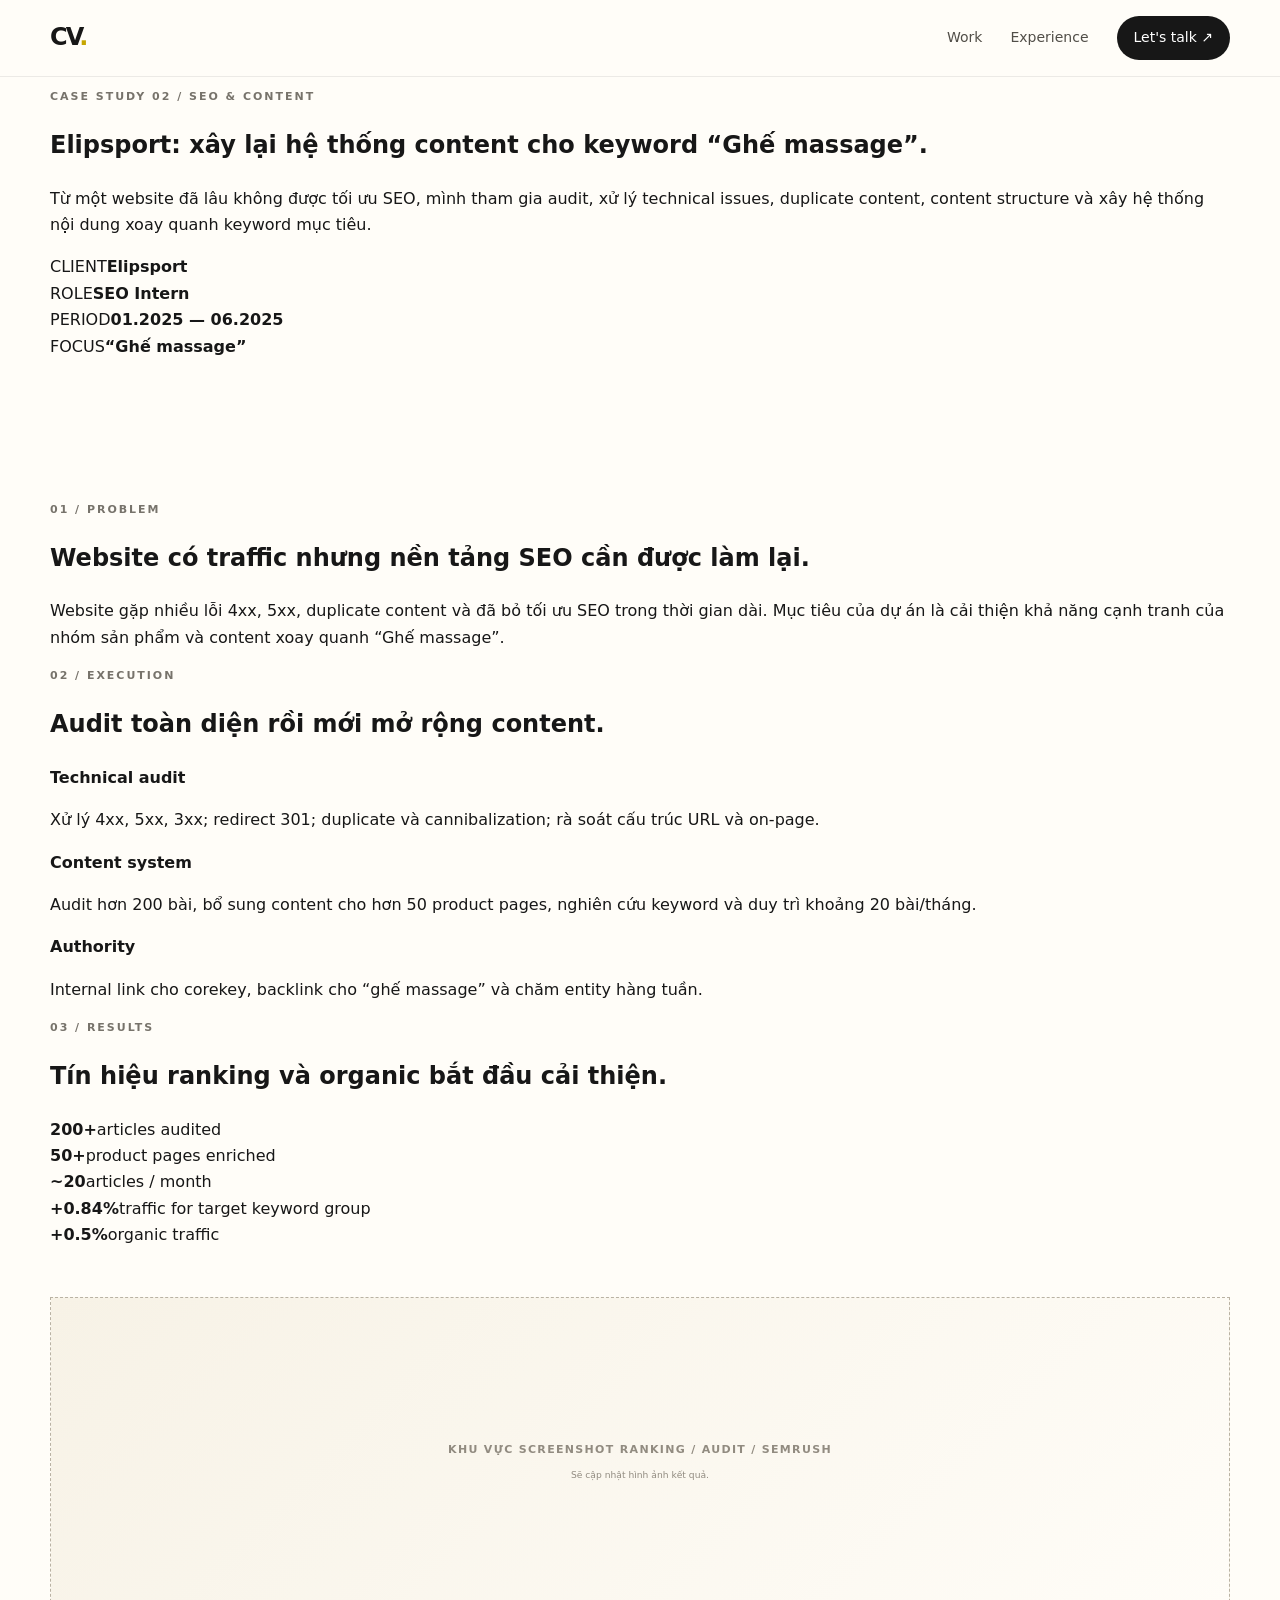
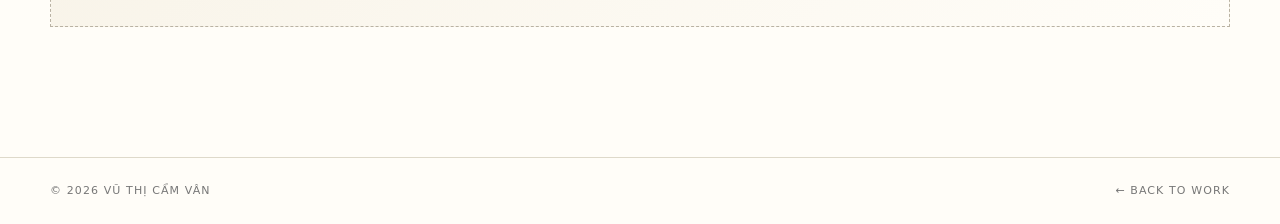
==== work/elipsport-seo/index.html @ eb8bfd8d "Add Elipsport SEO case study page" ====
<!doctype html><html lang="vi"><head><meta charset="utf-8"><meta name="viewport" content="width=device-width,initial-scale=1"><title>Elipsport SEO Case Study | Vũ Thị Cẩm Vân</title><meta name="description" content="Case study SEO Elipsport của Vũ Thị Cẩm Vân, tập trung vào keyword Ghế massage, content audit, technical SEO và organic growth."><meta name="robots" content="index,follow"><link rel="canonical" href="https://camvanwork.github.io/work/elipsport-seo/"><link rel="stylesheet" href="../../style.css"></head><body><header class="site-header"><nav class="nav container"><a class="brand" href="../../">CV<span>.</span></a><div class="nav-links"><a href="../../#work">Work</a><a href="../../#experience">Experience</a><a class="nav-cta" href="../../#contact">Let's talk ↗</a></div></nav></header><main><section class="case-hero container"><p class="eyebrow">CASE STUDY 02 / SEO & CONTENT</p><h1>Elipsport: xây lại hệ thống content cho keyword “Ghế massage”.</h1><p class="case-intro">Từ một website đã lâu không được tối ưu SEO, mình tham gia audit, xử lý technical issues, duplicate content, content structure và xây hệ thống nội dung xoay quanh keyword mục tiêu.</p><div class="case-facts"><div><span>CLIENT</span><strong>Elipsport</strong></div><div><span>ROLE</span><strong>SEO Intern</strong></div><div><span>PERIOD</span><strong>01.2025 — 06.2025</strong></div><div><span>FOCUS</span><strong>“Ghế massage”</strong></div></div></section><section class="section container"><div class="case-section"><div><p class="eyebrow">01 / PROBLEM</p><h2>Website có traffic nhưng nền tảng SEO cần được làm lại.</h2></div><div><p>Website gặp nhiều lỗi 4xx, 5xx, duplicate content và đã bỏ tối ưu SEO trong thời gian dài. Mục tiêu của dự án là cải thiện khả năng cạnh tranh của nhóm sản phẩm và content xoay quanh “Ghế massage”.</p></div></div><div class="case-section"><div><p class="eyebrow">02 / EXECUTION</p><h2>Audit toàn diện rồi mới mở rộng content.</h2></div><div class="process-grid"><div><b>Technical audit</b><p>Xử lý 4xx, 5xx, 3xx; redirect 301; duplicate và cannibalization; rà soát cấu trúc URL và on-page.</p></div><div><b>Content system</b><p>Audit hơn 200 bài, bổ sung content cho hơn 50 product pages, nghiên cứu keyword và duy trì khoảng 20 bài/tháng.</p></div><div><b>Authority</b><p>Internal link cho corekey, backlink cho “ghế massage” và chăm entity hàng tuần.</p></div></div></div><div class="case-section"><div><p class="eyebrow">03 / RESULTS</p><h2>Tín hiệu ranking và organic bắt đầu cải thiện.</h2></div><div class="result-big"><div><strong>200+</strong><span>articles audited</span></div><div><strong>50+</strong><span>product pages enriched</span></div><div><strong>~20</strong><span>articles / month</span></div><div><strong>+0.84%</strong><span>traffic for target keyword group</span></div><div><strong>+0.5%</strong><span>organic traffic</span></div></div><div class="result-placeholder">KHU VỰC SCREENSHOT RANKING / AUDIT / SEMRUSH<br><small>Sẽ cập nhật hình ảnh kết quả.</small></div></div></section></main><footer class="footer"><div class="container"><span>© 2026 Vũ Thị Cẩm Vân</span><a href="../../#work">← Back to work</a></div></footer></body></html>
---- style.css ----
:root{--yellow:#f4d35e;--yellow-soft:#fff7cf;--ink:#171717;--muted:#68645c;--paper:#fffdf8;--line:#ded9ca;--soft:#f5f1e7;--radius:22px;--max:1180px}*{box-sizing:border-box}html{scroll-behavior:smooth}body{margin:0;background:var(--paper);color:var(--ink);font-family:Inter,ui-sans-serif,system-ui,-apple-system,BlinkMacSystemFont,"Segoe UI",sans-serif;line-height:1.65}a{color:inherit;text-decoration:none}button{font:inherit}.container{width:min(calc(100% - 48px),var(--max));margin:auto}.site-header{position:sticky;top:0;z-index:20;background:rgba(255,253,248,.9);backdrop-filter:blur(14px);border-bottom:1px solid rgba(23,23,23,.08)}.nav{height:76px;display:flex;align-items:center;justify-content:space-between}.brand{font-size:24px;font-weight:900;letter-spacing:-.08em}.brand span{color:#c6a600}.nav-links{display:flex;align-items:center;gap:28px;font-size:14px}.nav-links a:not(.nav-cta){color:#514e48}.nav-links a:hover,.text-link:hover,.arrow-link:hover{opacity:.6}.nav-cta{padding:10px 17px;background:var(--ink);color:#fff;border-radius:999px}.menu-toggle{display:none;border:0;background:none;font-size:22px}.hero{min-height:calc(100vh - 76px);display:grid;grid-template-columns:1.4fr .6fr;align-items:center;padding-top:80px;padding-bottom:90px;gap:70px}.eyebrow{font-size:11px;letter-spacing:.18em;font-weight:800;color:#77736b;text-transform:uppercase;display:flex;justify-content:space-between;gap:20px}.hero h1{font-size:clamp(52px,7vw,94px);line-height:.98;letter-spacing:-.065em;max-width:900px;margin:30px 0}.hero h1 em,.about-grid h2 em{font-family:Georgia,serif;font-weight:400;color:#a68700}.hero-lead{font-size:18px;max-width:650px;color:var(--muted);line-height:1.7}.hero-actions{display:flex;align-items:center;gap:26px;margin-top:35px}.button{display:inline-flex;align-items:center;gap:30px;padding:15px 20px;border-radius:999px;font-weight:750}.button-dark{background:var(--ink);color:#fff}.text-link,.arrow-link{font-weight:750;border-bottom:1px solid currentColor;padding-bottom:3px}.hero-side{display:flex;flex-direction:column;align-items:center;gap:22px}.portrait-placeholder{width:min(100%,310px);aspect-ratio:4/5;border-radius:48% 48% 20px 20px;background:var(--yellow);display:grid;place-items:center;font-weight:900;font-size:13px;letter-spacing:.2em;text-align:center;border:1px solid #d8bb35;box-shadow:18px 18px 0 #171717}.hero-note{width:min(100%,310px);display:flex;justify-content:space-between;font-size:12px;color:var(--muted);margin-top:10px}.hero-note strong{color:var(--ink)}.proof-strip{background:var(--yellow);border-top:1px solid #d4b82e;border-bottom:1px solid #d4b82e}.proof-grid{display:grid;grid-template-columns:repeat(4,1fr)}.proof-grid div{padding:28px 22px;border-right:1px solid rgba(23,23,23,.16);display:flex;flex-direction:column}.proof-grid div:first-child{border-left:1px solid rgba(23,23,23,.16)}.proof-grid strong{font-size:25px;letter-spacing:-.04em}.proof-grid span{font-size:12px;text-transform:uppercase;letter-spacing:.08em;margin-top:4px}.section{padding-top:130px;padding-bottom:130px}.section-head{display:grid;grid-template-columns:1fr 1.5fr 1fr;gap:35px;align-items:start;margin-bottom:55px}.section-head h2{font-size:clamp(44px,6vw,74px);line-height:1;letter-spacing:-.055em;margin:0}.section-head>p:last-child{color:var(--muted);font-size:15px;margin:5px 0 0}.section-head.narrow{grid-template-columns:1fr 1.5fr}.section-head.narrow>p:last-child{grid-column:2}.case-card{border-top:1px solid var(--ink);padding:30px 0 65px}.case-meta{display:grid;grid-template-columns:60px 1fr auto;font-size:11px;letter-spacing:.14em;font-weight:800;color:#77736b;text-transform:uppercase;margin-bottom:38px}.case-body{display:grid;grid-template-columns:1.2fr .8fr;gap:80px}.case-body.two-col{grid-template-columns:1.2fr .8fr}.case-label{font-size:12px;text-transform:uppercase;letter-spacing:.13em;font-weight:800;color:#a68700}.case-body h3{font-size:clamp(30px,4vw,52px);line-height:1.05;letter-spacing:-.045em;margin:12px 0 20px}.case-body p{color:var(--muted);max-width:650px}.metric-grid{display:grid;grid-template-columns:1fr 1fr;gap:1px;background:var(--line);align-self:start;border:1px solid var(--line)}.metric-grid div{background:var(--paper);padding:24px;min-height:130px;display:flex;flex-direction:column;justify-content:space-between}.metric-grid strong,.metric-stack strong{font-size:28px;letter-spacing:-.04em}.metric-grid span,.metric-stack span{font-size:11px;text-transform:uppercase;letter-spacing:.08em;color:#77736b}.metric-stack{display:grid;grid-template-columns:1fr 1fr;gap:30px;border-left:1px solid var(--line);padding-left:40px}.metric-stack div{display:flex;flex-direction:column}.result-placeholder{height:330px;margin-top:48px;border:1px dashed #b9b2a3;background:linear-gradient(135deg,#f7f2e6,#fffdf8);display:grid;place-content:center;text-align:center;color:#918b80;font-size:11px;letter-spacing:.12em;font-weight:800}.result-placeholder small{font-weight:500;letter-spacing:0;text-transform:none;margin-top:8px}.result-placeholder.compact{height:230px}.section-soft{background:var(--soft)}.approach-list{border-top:1px solid var(--ink)}.approach-item{display:grid;grid-template-columns:100px 1fr 1fr;gap:30px;padding:32px 0;border-bottom:1px solid var(--line)}.approach-item>span{font-size:12px;color:#a68700;font-weight:800}.approach-item h3{margin:0;font-size:25px;letter-spacing:-.03em}.approach-item p{margin:0;color:var(--muted);font-size:14px}.timeline{border-top:1px solid var(--ink)}.timeline article{display:grid;grid-template-columns:250px 1fr;gap:50px;padding:35px 0;border-bottom:1px solid var(--line)}.timeline-date{font-size:11px;letter-spacing:.12em;font-weight:800;color:#77736b}.timeline h3{font-size:27px;margin:0 0 8px;letter-spacing:-.03em}.timeline p,.timeline li{color:var(--muted);font-size:14px}.timeline ul{padding-left:18px}.section-dark{background:var(--ink);color:#fff}.light{color:#aaa}.about-grid{display:grid;grid-template-columns:1fr 1fr;gap:100px}.about-grid h2{font-size:clamp(48px,7vw,88px);line-height:.95;letter-spacing:-.06em;margin:20px 0}.about-copy p{color:#c2c0b9;font-size:17px}.skill-tags{display:flex;flex-wrap:wrap;gap:9px;margin-top:35px}.skill-tags span{border:1px solid #484848;padding:8px 12px;border-radius:999px;font-size:12px;color:#ddd}.background-grid{display:grid;grid-template-columns:repeat(2,1fr);gap:1px;background:var(--line);border:1px solid var(--line)}.background-grid>div{background:var(--paper);padding:30px;min-height:180px}.background-grid span{font-size:10px;letter-spacing:.13em;color:#888;text-transform:uppercase}.background-grid h3{font-size:23px;margin:25px 0 7px}.background-grid p{margin:0;color:var(--muted);font-size:14px}.contact{padding-top:100px;padding-bottom:130px}.contact h2{font-size:clamp(55px,9vw,120px);line-height:.88;letter-spacing:-.07em;max-width:950px;margin:35px 0}.contact>p:not(.eyebrow){max-width:560px;color:var(--muted)}.contact-links{display:flex;flex-wrap:wrap;gap:28px;margin-top:35px;font-weight:800}.contact-links a{border-bottom:1px solid var(--ink)}.footer{border-top:1px solid var(--line);padding:24px 0;font-size:11px;text-transform:uppercase;letter-spacing:.1em;color:#777}.footer .container{display:flex;justify-content:space-between;gap:20px}.skip-link{position:absolute;left:-999px}.skip-link:focus{left:10px;top:10px;background:#fff;padding:10px;z-index:100}@media(max-width:850px){.container{width:min(calc(100% - 32px),var(--max))}.nav{height:68px}.nav-links{display:none;position:absolute;left:16px;right:16px;top:68px;background:var(--paper);padding:18px;border:1px solid var(--line);border-radius:16px;flex-direction:column;align-items:stretch;box-shadow:0 20px 50px rgba(0,0,0,.08)}.nav-links.open{display:flex}.menu-toggle{display:block}.hero{grid-template-columns:1fr;padding-top:60px;gap:55px}.hero h1{font-size:clamp(48px,14vw,78px)}.hero-side{align-items:flex-start}.proof-grid{grid-template-columns:1fr 1fr}.proof-grid div:nth-child(3){border-left:1px solid rgba(23,23,23,.16)}.section{padding-top:90px;padding-bottom:90px}.section-head,.section-head.narrow{display:block}.section-head h2{margin:15px 0 20px}.section-head.narrow>p:last-child{margin-top:20px}.case-body,.case-body.two-col,.about-grid{grid-template-columns:1fr;gap:35px}.metric-stack{border-left:0;padding-left:0}.approach-item{grid-template-columns:50px 1fr}.approach-item p{grid-column:2}.timeline article{grid-template-columns:1fr;gap:10px}.background-grid{grid-template-columns:1fr}.footer .container{flex-direction:column}.case-meta{grid-template-columns:45px 1fr}.case-meta span:last-child{display:none}}@media(max-width:500px){.hero-actions{flex-direction:column;align-items:flex-start}.proof-grid{grid-template-columns:1fr}.proof-grid div{border-left:1px solid rgba(23,23,23,.16)!important}.metric-grid{grid-template-columns:1fr}.metric-stack{grid-template-columns:1fr 1fr}.result-placeholder{height:230px}.contact-links{flex-direction:column;align-items:flex-start}}
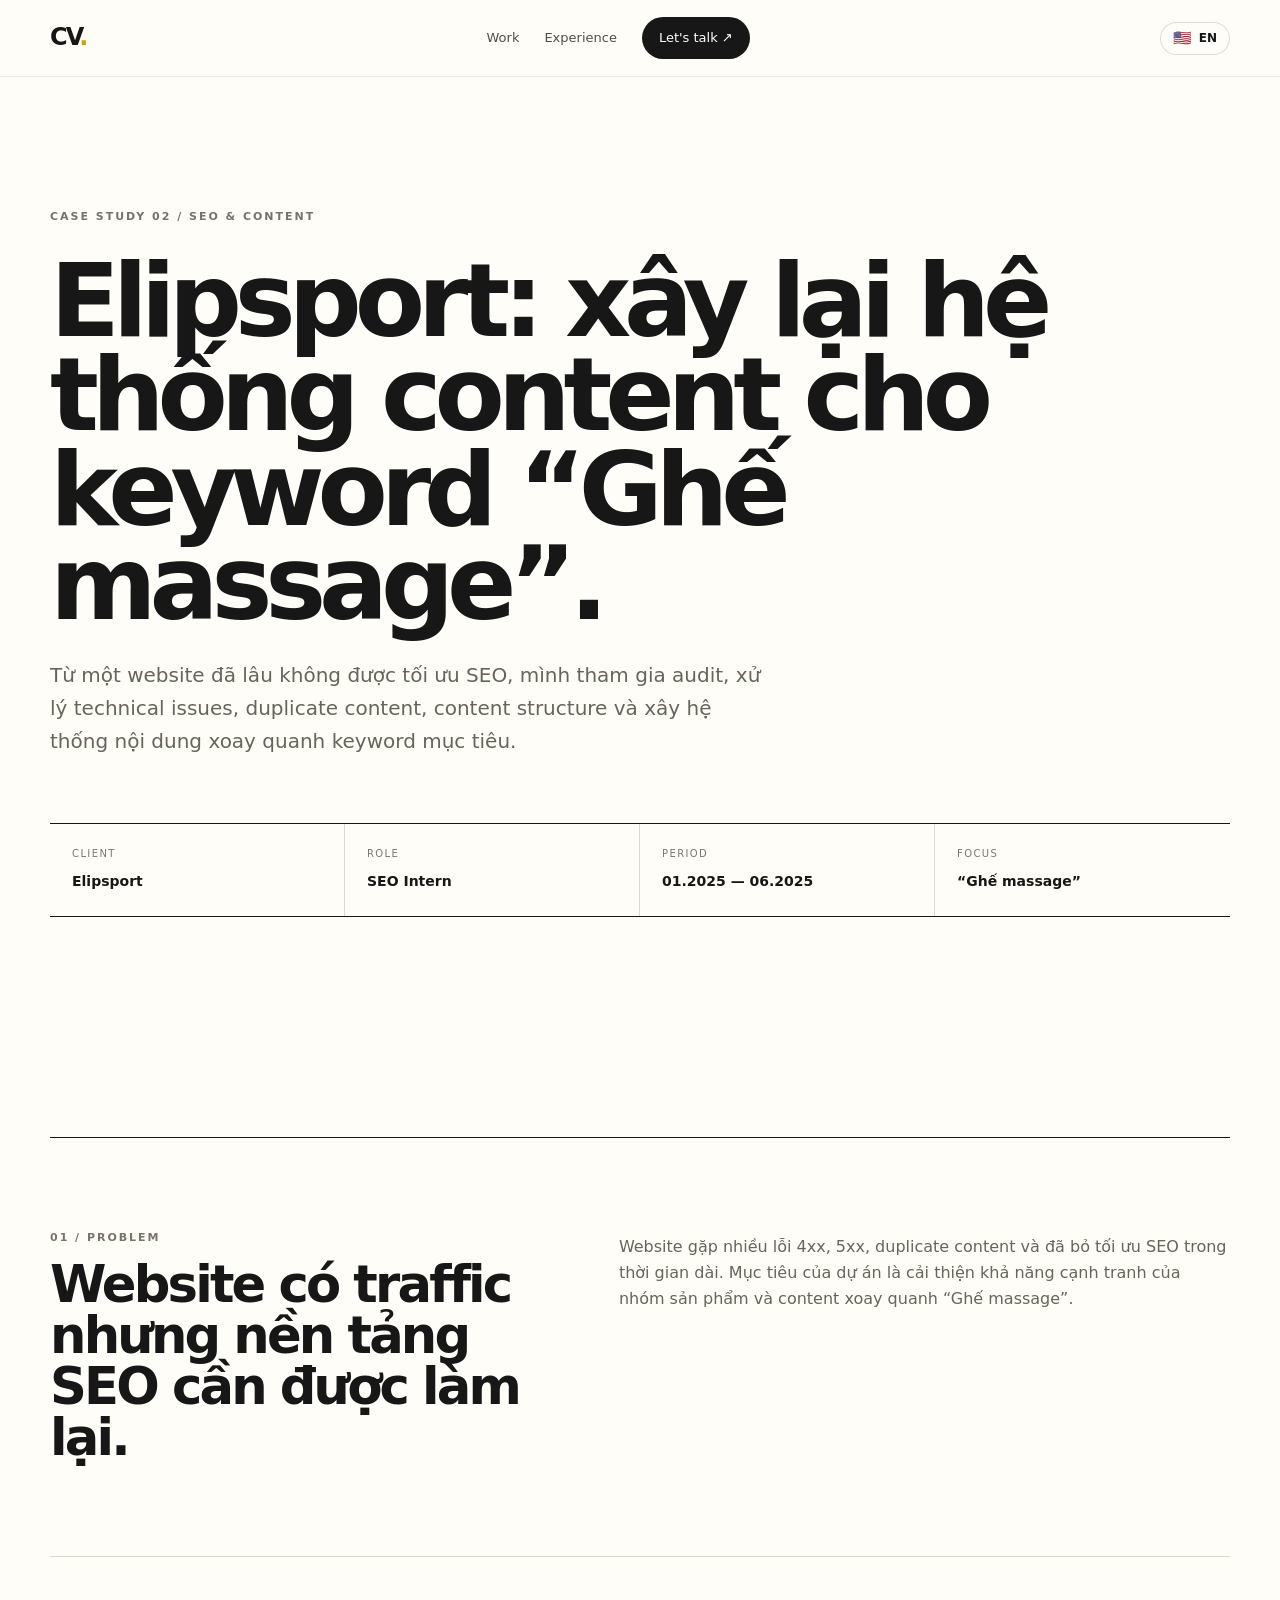
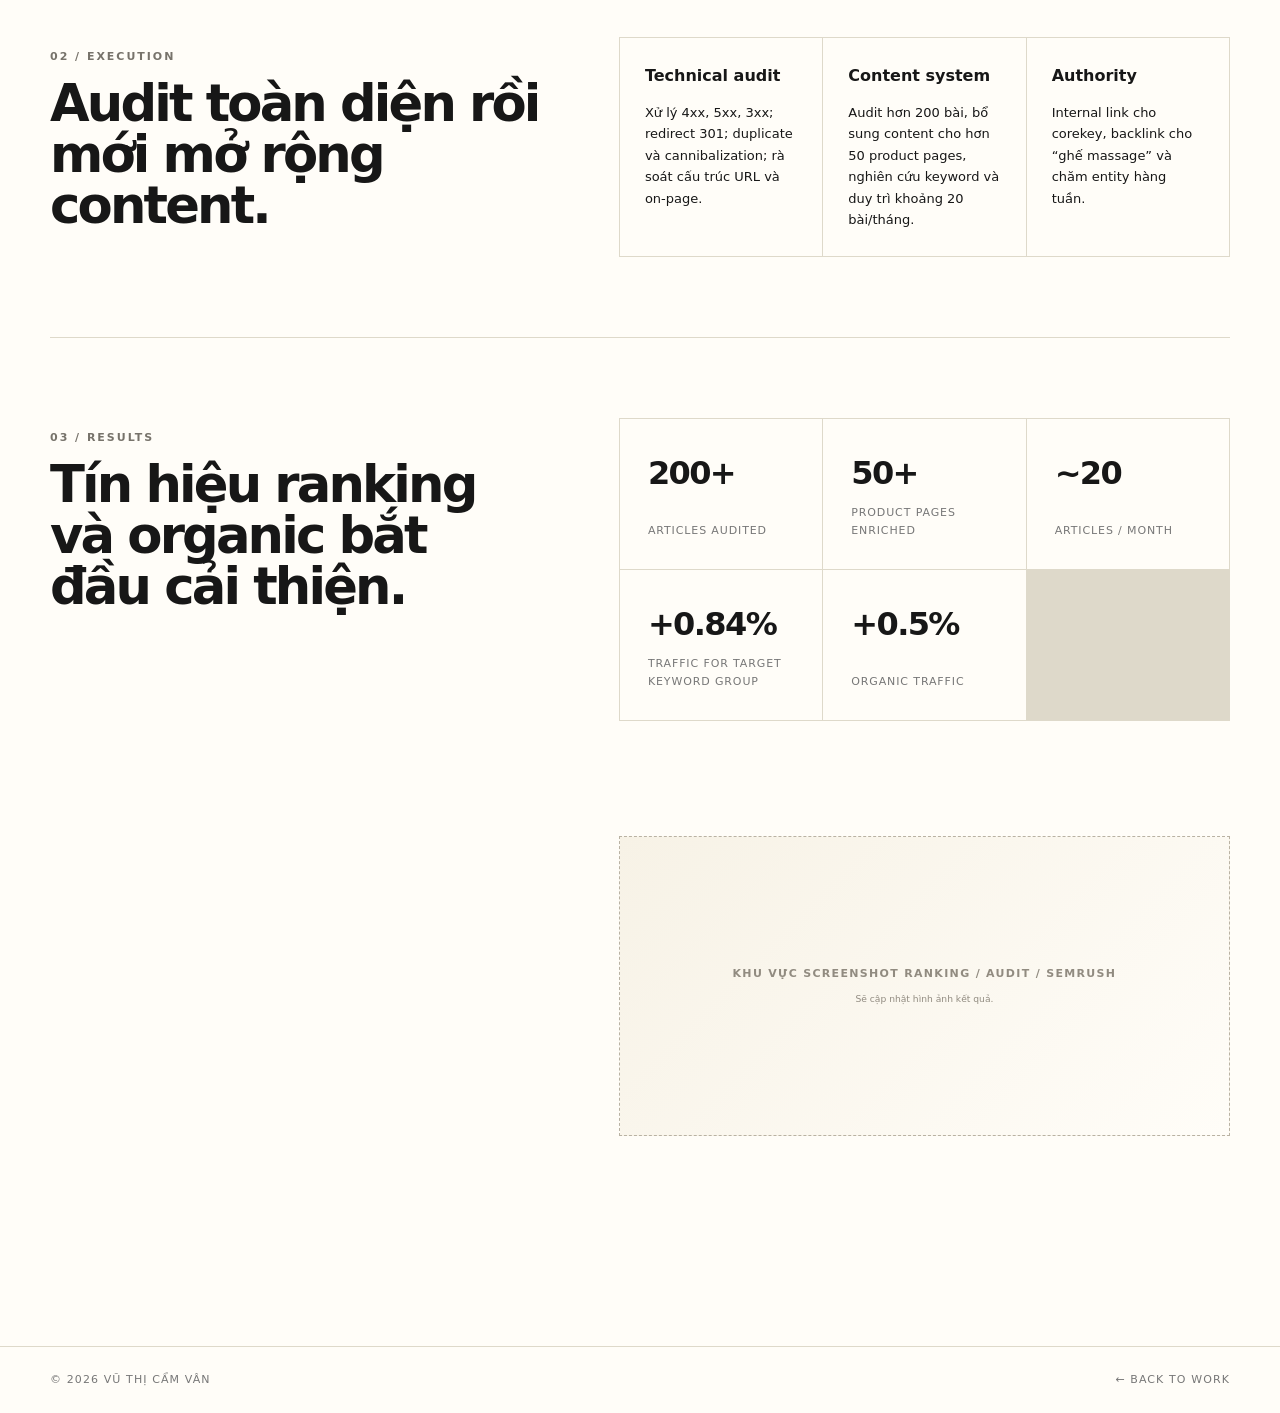
==== commit 7d985b49: "Enable English translation on Elipsport case study" ====
--- a/work/elipsport-seo/index.html
+++ b/work/elipsport-seo/index.html
@@ -1 +1 @@
-<!doctype html><html lang="vi"><head><meta charset="utf-8"><meta name="viewport" content="width=device-width,initial-scale=1"><title>Elipsport SEO Case Study | Vũ Thị Cẩm Vân</title><meta name="description" content="Case study SEO Elipsport của Vũ Thị Cẩm Vân, tập trung vào keyword Ghế massage, content audit, technical SEO và organic growth."><meta name="robots" content="index,follow"><link rel="canonical" href="https://camvanwork.github.io/work/elipsport-seo/"><link rel="stylesheet" href="../../style.css"></head><body><header class="site-header"><nav class="nav container"><a class="brand" href="../../">CV<span>.</span></a><div class="nav-links"><a href="../../#work">Work</a><a href="../../#experience">Experience</a><a class="nav-cta" href="../../#contact">Let's talk ↗</a></div></nav></header><main><section class="case-hero container"><p class="eyebrow">CASE STUDY 02 / SEO & CONTENT</p><h1>Elipsport: xây lại hệ thống content cho keyword “Ghế massage”.</h1><p class="case-intro">Từ một website đã lâu không được tối ưu SEO, mình tham gia audit, xử lý technical issues, duplicate content, content structure và xây hệ thống nội dung xoay quanh keyword mục tiêu.</p><div class="case-facts"><div><span>CLIENT</span><strong>Elipsport</strong></div><div><span>ROLE</span><strong>SEO Intern</strong></div><div><span>PERIOD</span><strong>01.2025 — 06.2025</strong></div><div><span>FOCUS</span><strong>“Ghế massage”</strong></div></div></section><section class="section container"><div class="case-section"><div><p class="eyebrow">01 / PROBLEM</p><h2>Website có traffic nhưng nền tảng SEO cần được làm lại.</h2></div><div><p>Website gặp nhiều lỗi 4xx, 5xx, duplicate content và đã bỏ tối ưu SEO trong thời gian dài. Mục tiêu của dự án là cải thiện khả năng cạnh tranh của nhóm sản phẩm và content xoay quanh “Ghế massage”.</p></div></div><div class="case-section"><div><p class="eyebrow">02 / EXECUTION</p><h2>Audit toàn diện rồi mới mở rộng content.</h2></div><div class="process-grid"><div><b>Technical audit</b><p>Xử lý 4xx, 5xx, 3xx; redirect 301; duplicate và cannibalization; rà soát cấu trúc URL và on-page.</p></div><div><b>Content system</b><p>Audit hơn 200 bài, bổ sung content cho hơn 50 product pages, nghiên cứu keyword và duy trì khoảng 20 bài/tháng.</p></div><div><b>Authority</b><p>Internal link cho corekey, backlink cho “ghế massage” và chăm entity hàng tuần.</p></div></div></div><div class="case-section"><div><p class="eyebrow">03 / RESULTS</p><h2>Tín hiệu ranking và organic bắt đầu cải thiện.</h2></div><div class="result-big"><div><strong>200+</strong><span>articles audited</span></div><div><strong>50+</strong><span>product pages enriched</span></div><div><strong>~20</strong><span>articles / month</span></div><div><strong>+0.84%</strong><span>traffic for target keyword group</span></div><div><strong>+0.5%</strong><span>organic traffic</span></div></div><div class="result-placeholder">KHU VỰC SCREENSHOT RANKING / AUDIT / SEMRUSH<br><small>Sẽ cập nhật hình ảnh kết quả.</small></div></div></section></main><footer class="footer"><div class="container"><span>© 2026 Vũ Thị Cẩm Vân</span><a href="../../#work">← Back to work</a></div></footer></body></html>+<!doctype html><html lang="vi"><head><meta charset="utf-8"><meta name="viewport" content="width=device-width,initial-scale=1"><title>Elipsport SEO Case Study | Vũ Thị Cẩm Vân</title><meta name="description" content="Case study SEO Elipsport của Vũ Thị Cẩm Vân, tập trung vào keyword Ghế massage, content audit, technical SEO và organic growth."><meta name="robots" content="index,follow"><link rel="canonical" href="https://camvanwork.github.io/work/elipsport-seo/"><link rel="stylesheet" href="../../style.css"></head><body><header class="site-header"><nav class="nav container"><a class="brand" href="../../">CV<span>.</span></a><div class="nav-links"><a href="../../#work">Work</a><a href="../../#experience">Experience</a><a class="nav-cta" href="../../#contact">Let's talk ↗</a></div><button class="menu-toggle" aria-label="Mở menu" aria-expanded="false" aria-controls="primary-navigation">☰</button></nav></header><main><section class="case-hero container"><p class="eyebrow">CASE STUDY 02 / SEO & CONTENT</p><h1>Elipsport: xây lại hệ thống content cho keyword “Ghế massage”.</h1><p class="case-intro">Từ một website đã lâu không được tối ưu SEO, mình tham gia audit, xử lý technical issues, duplicate content, content structure và xây hệ thống nội dung xoay quanh keyword mục tiêu.</p><div class="case-facts"><div><span>CLIENT</span><strong>Elipsport</strong></div><div><span>ROLE</span><strong>SEO Intern</strong></div><div><span>PERIOD</span><strong>01.2025 — 06.2025</strong></div><div><span>FOCUS</span><strong>“Ghế massage”</strong></div></div></section><section class="section container"><div class="case-section"><div><p class="eyebrow">01 / PROBLEM</p><h2>Website có traffic nhưng nền tảng SEO cần được làm lại.</h2></div><div><p>Website gặp nhiều lỗi 4xx, 5xx, duplicate content và đã bỏ tối ưu SEO trong thời gian dài. Mục tiêu của dự án là cải thiện khả năng cạnh tranh của nhóm sản phẩm và content xoay quanh “Ghế massage”.</p></div></div><div class="case-section"><div><p class="eyebrow">02 / EXECUTION</p><h2>Audit toàn diện rồi mới mở rộng content.</h2></div><div class="process-grid"><div><b>Technical audit</b><p>Xử lý 4xx, 5xx, 3xx; redirect 301; duplicate và cannibalization; rà soát cấu trúc URL và on-page.</p></div><div><b>Content system</b><p>Audit hơn 200 bài, bổ sung content cho hơn 50 product pages, nghiên cứu keyword và duy trì khoảng 20 bài/tháng.</p></div><div><b>Authority</b><p>Internal link cho corekey, backlink cho “ghế massage” và chăm entity hàng tuần.</p></div></div></div><div class="case-section"><div><p class="eyebrow">03 / RESULTS</p><h2>Tín hiệu ranking và organic bắt đầu cải thiện.</h2></div><div class="result-big"><div><strong>200+</strong><span>articles audited</span></div><div><strong>50+</strong><span>product pages enriched</span></div><div><strong>~20</strong><span>articles / month</span></div><div><strong>+0.84%</strong><span>traffic for target keyword group</span></div><div><strong>+0.5%</strong><span>organic traffic</span></div></div><div class="result-placeholder">KHU VỰC SCREENSHOT RANKING / AUDIT / SEMRUSH<br><small>Sẽ cập nhật hình ảnh kết quả.</small></div></div></section></main><footer class="footer"><div class="container"><span>© 2026 Vũ Thị Cẩm Vân</span><a href="../../#work">← Back to work</a></div></footer><script src="../../script.js"></script></body></html>
--- a/style.css
+++ b/style.css
@@ -1 +1 @@
-:root{--yellow:#f4d35e;--yellow-soft:#fff7cf;--ink:#171717;--muted:#68645c;--paper:#fffdf8;--line:#ded9ca;--soft:#f5f1e7;--radius:22px;--max:1180px}*{box-sizing:border-box}html{scroll-behavior:smooth}body{margin:0;background:var(--paper);color:var(--ink);font-family:Inter,ui-sans-serif,system-ui,-apple-system,BlinkMacSystemFont,"Segoe UI",sans-serif;line-height:1.65}a{color:inherit;text-decoration:none}button{font:inherit}.container{width:min(calc(100% - 48px),var(--max));margin:auto}.site-header{position:sticky;top:0;z-index:20;background:rgba(255,253,248,.9);backdrop-filter:blur(14px);border-bottom:1px solid rgba(23,23,23,.08)}.nav{height:76px;display:flex;align-items:center;justify-content:space-between}.brand{font-size:24px;font-weight:900;letter-spacing:-.08em}.brand span{color:#c6a600}.nav-links{display:flex;align-items:center;gap:28px;font-size:14px}.nav-links a:not(.nav-cta){color:#514e48}.nav-links a:hover,.text-link:hover,.arrow-link:hover{opacity:.6}.nav-cta{padding:10px 17px;background:var(--ink);color:#fff;border-radius:999px}.menu-toggle{display:none;border:0;background:none;font-size:22px}.hero{min-height:calc(100vh - 76px);display:grid;grid-template-columns:1.4fr .6fr;align-items:center;padding-top:80px;padding-bottom:90px;gap:70px}.eyebrow{font-size:11px;letter-spacing:.18em;font-weight:800;color:#77736b;text-transform:uppercase;display:flex;justify-content:space-between;gap:20px}.hero h1{font-size:clamp(52px,7vw,94px);line-height:.98;letter-spacing:-.065em;max-width:900px;margin:30px 0}.hero h1 em,.about-grid h2 em{font-family:Georgia,serif;font-weight:400;color:#a68700}.hero-lead{font-size:18px;max-width:650px;color:var(--muted);line-height:1.7}.hero-actions{display:flex;align-items:center;gap:26px;margin-top:35px}.button{display:inline-flex;align-items:center;gap:30px;padding:15px 20px;border-radius:999px;font-weight:750}.button-dark{background:var(--ink);color:#fff}.text-link,.arrow-link{font-weight:750;border-bottom:1px solid currentColor;padding-bottom:3px}.hero-side{display:flex;flex-direction:column;align-items:center;gap:22px}.portrait-placeholder{width:min(100%,310px);aspect-ratio:4/5;border-radius:48% 48% 20px 20px;background:var(--yellow);display:grid;place-items:center;font-weight:900;font-size:13px;letter-spacing:.2em;text-align:center;border:1px solid #d8bb35;box-shadow:18px 18px 0 #171717}.hero-note{width:min(100%,310px);display:flex;justify-content:space-between;font-size:12px;color:var(--muted);margin-top:10px}.hero-note strong{color:var(--ink)}.proof-strip{background:var(--yellow);border-top:1px solid #d4b82e;border-bottom:1px solid #d4b82e}.proof-grid{display:grid;grid-template-columns:repeat(4,1fr)}.proof-grid div{padding:28px 22px;border-right:1px solid rgba(23,23,23,.16);display:flex;flex-direction:column}.proof-grid div:first-child{border-left:1px solid rgba(23,23,23,.16)}.proof-grid strong{font-size:25px;letter-spacing:-.04em}.proof-grid span{font-size:12px;text-transform:uppercase;letter-spacing:.08em;margin-top:4px}.section{padding-top:130px;padding-bottom:130px}.section-head{display:grid;grid-template-columns:1fr 1.5fr 1fr;gap:35px;align-items:start;margin-bottom:55px}.section-head h2{font-size:clamp(44px,6vw,74px);line-height:1;letter-spacing:-.055em;margin:0}.section-head>p:last-child{color:var(--muted);font-size:15px;margin:5px 0 0}.section-head.narrow{grid-template-columns:1fr 1.5fr}.section-head.narrow>p:last-child{grid-column:2}.case-card{border-top:1px solid var(--ink);padding:30px 0 65px}.case-meta{display:grid;grid-template-columns:60px 1fr auto;font-size:11px;letter-spacing:.14em;font-weight:800;color:#77736b;text-transform:uppercase;margin-bottom:38px}.case-body{display:grid;grid-template-columns:1.2fr .8fr;gap:80px}.case-body.two-col{grid-template-columns:1.2fr .8fr}.case-label{font-size:12px;text-transform:uppercase;letter-spacing:.13em;font-weight:800;color:#a68700}.case-body h3{font-size:clamp(30px,4vw,52px);line-height:1.05;letter-spacing:-.045em;margin:12px 0 20px}.case-body p{color:var(--muted);max-width:650px}.metric-grid{display:grid;grid-template-columns:1fr 1fr;gap:1px;background:var(--line);align-self:start;border:1px solid var(--line)}.metric-grid div{background:var(--paper);padding:24px;min-height:130px;display:flex;flex-direction:column;justify-content:space-between}.metric-grid strong,.metric-stack strong{font-size:28px;letter-spacing:-.04em}.metric-grid span,.metric-stack span{font-size:11px;text-transform:uppercase;letter-spacing:.08em;color:#77736b}.metric-stack{display:grid;grid-template-columns:1fr 1fr;gap:30px;border-left:1px solid var(--line);padding-left:40px}.metric-stack div{display:flex;flex-direction:column}.result-placeholder{height:330px;margin-top:48px;border:1px dashed #b9b2a3;background:linear-gradient(135deg,#f7f2e6,#fffdf8);display:grid;place-content:center;text-align:center;color:#918b80;font-size:11px;letter-spacing:.12em;font-weight:800}.result-placeholder small{font-weight:500;letter-spacing:0;text-transform:none;margin-top:8px}.result-placeholder.compact{height:230px}.section-soft{background:var(--soft)}.approach-list{border-top:1px solid var(--ink)}.approach-item{display:grid;grid-template-columns:100px 1fr 1fr;gap:30px;padding:32px 0;border-bottom:1px solid var(--line)}.approach-item>span{font-size:12px;color:#a68700;font-weight:800}.approach-item h3{margin:0;font-size:25px;letter-spacing:-.03em}.approach-item p{margin:0;color:var(--muted);font-size:14px}.timeline{border-top:1px solid var(--ink)}.timeline article{display:grid;grid-template-columns:250px 1fr;gap:50px;padding:35px 0;border-bottom:1px solid var(--line)}.timeline-date{font-size:11px;letter-spacing:.12em;font-weight:800;color:#77736b}.timeline h3{font-size:27px;margin:0 0 8px;letter-spacing:-.03em}.timeline p,.timeline li{color:var(--muted);font-size:14px}.timeline ul{padding-left:18px}.section-dark{background:var(--ink);color:#fff}.light{color:#aaa}.about-grid{display:grid;grid-template-columns:1fr 1fr;gap:100px}.about-grid h2{font-size:clamp(48px,7vw,88px);line-height:.95;letter-spacing:-.06em;margin:20px 0}.about-copy p{color:#c2c0b9;font-size:17px}.skill-tags{display:flex;flex-wrap:wrap;gap:9px;margin-top:35px}.skill-tags span{border:1px solid #484848;padding:8px 12px;border-radius:999px;font-size:12px;color:#ddd}.background-grid{display:grid;grid-template-columns:repeat(2,1fr);gap:1px;background:var(--line);border:1px solid var(--line)}.background-grid>div{background:var(--paper);padding:30px;min-height:180px}.background-grid span{font-size:10px;letter-spacing:.13em;color:#888;text-transform:uppercase}.background-grid h3{font-size:23px;margin:25px 0 7px}.background-grid p{margin:0;color:var(--muted);font-size:14px}.contact{padding-top:100px;padding-bottom:130px}.contact h2{font-size:clamp(55px,9vw,120px);line-height:.88;letter-spacing:-.07em;max-width:950px;margin:35px 0}.contact>p:not(.eyebrow){max-width:560px;color:var(--muted)}.contact-links{display:flex;flex-wrap:wrap;gap:28px;margin-top:35px;font-weight:800}.contact-links a{border-bottom:1px solid var(--ink)}.footer{border-top:1px solid var(--line);padding:24px 0;font-size:11px;text-transform:uppercase;letter-spacing:.1em;color:#777}.footer .container{display:flex;justify-content:space-between;gap:20px}.skip-link{position:absolute;left:-999px}.skip-link:focus{left:10px;top:10px;background:#fff;padding:10px;z-index:100}@media(max-width:850px){.container{width:min(calc(100% - 32px),var(--max))}.nav{height:68px}.nav-links{display:none;position:absolute;left:16px;right:16px;top:68px;background:var(--paper);padding:18px;border:1px solid var(--line);border-radius:16px;flex-direction:column;align-items:stretch;box-shadow:0 20px 50px rgba(0,0,0,.08)}.nav-links.open{display:flex}.menu-toggle{display:block}.hero{grid-template-columns:1fr;padding-top:60px;gap:55px}.hero h1{font-size:clamp(48px,14vw,78px)}.hero-side{align-items:flex-start}.proof-grid{grid-template-columns:1fr 1fr}.proof-grid div:nth-child(3){border-left:1px solid rgba(23,23,23,.16)}.section{padding-top:90px;padding-bottom:90px}.section-head,.section-head.narrow{display:block}.section-head h2{margin:15px 0 20px}.section-head.narrow>p:last-child{margin-top:20px}.case-body,.case-body.two-col,.about-grid{grid-template-columns:1fr;gap:35px}.metric-stack{border-left:0;padding-left:0}.approach-item{grid-template-columns:50px 1fr}.approach-item p{grid-column:2}.timeline article{grid-template-columns:1fr;gap:10px}.background-grid{grid-template-columns:1fr}.footer .container{flex-direction:column}.case-meta{grid-template-columns:45px 1fr}.case-meta span:last-child{display:none}}@media(max-width:500px){.hero-actions{flex-direction:column;align-items:flex-start}.proof-grid{grid-template-columns:1fr}.proof-grid div{border-left:1px solid rgba(23,23,23,.16)!important}.metric-grid{grid-template-columns:1fr}.metric-stack{grid-template-columns:1fr 1fr}.result-placeholder{height:230px}.contact-links{flex-direction:column;align-items:flex-start}}+:root{--yellow:#f4d35e;--yellow-soft:#fff7cf;--ink:#171717;--muted:#68645c;--paper:#fffdf8;--line:#ded9ca;--soft:#f5f1e7;--radius:22px;--max:1180px}*{box-sizing:border-box}html{scroll-behavior:smooth}body{margin:0;background:var(--paper);color:var(--ink);font-family:Inter,ui-sans-serif,system-ui,-apple-system,BlinkMacSystemFont,"Segoe UI",sans-serif;line-height:1.65}a{color:inherit;text-decoration:none}button{font:inherit}.container{width:min(calc(100% - 48px),var(--max));margin:auto}.site-header{position:sticky;top:0;z-index:20;background:rgba(255,253,248,.9);backdrop-filter:blur(14px);border-bottom:1px solid rgba(23,23,23,.08)}.nav{height:76px;display:flex;align-items:center;justify-content:space-between}.brand{font-size:24px;font-weight:900;letter-spacing:-.08em}.brand span{color:#c6a600}.nav-links{display:flex;align-items:center;gap:25px;font-size:13px}.nav-links a:not(.nav-cta){color:#514e48}.nav-links a:hover,.text-link:hover,.arrow-link:hover{opacity:.6}.nav-cta{padding:10px 17px;background:var(--ink);color:#fff;border-radius:999px}.menu-toggle{display:none;border:0;background:none;font-size:22px}.hero{min-height:calc(100vh - 76px);display:grid;grid-template-columns:1.4fr .6fr;align-items:center;padding-top:80px;padding-bottom:90px;gap:70px}.eyebrow{font-size:11px;letter-spacing:.18em;font-weight:800;color:#77736b;text-transform:uppercase;display:flex;justify-content:space-between;gap:20px}.hero h1{font-size:clamp(52px,7vw,94px);line-height:.98;letter-spacing:-.065em;max-width:900px;margin:30px 0}.hero h1 em,.about-grid h2 em{font-family:Georgia,serif;font-weight:400;color:#a68700}.hero-lead{font-size:18px;max-width:650px;color:var(--muted);line-height:1.7}.hero-actions{display:flex;align-items:center;gap:26px;margin-top:35px}.button{display:inline-flex;align-items:center;gap:30px;padding:15px 20px;border-radius:999px;font-weight:750}.button-dark{background:var(--ink);color:#fff}.text-link,.arrow-link{font-weight:750;border-bottom:1px solid currentColor;padding-bottom:3px}.hero-side{display:flex;flex-direction:column;align-items:center;gap:22px}.portrait-placeholder{width:min(100%,310px);aspect-ratio:4/5;border-radius:48% 48% 20px 20px;background:var(--yellow);display:grid;place-items:center;font-weight:900;font-size:13px;letter-spacing:.2em;text-align:center;border:1px solid #d8bb35;box-shadow:18px 18px 0 #171717}.hero-note{width:min(100%,310px);display:flex;justify-content:space-between;font-size:12px;color:var(--muted);margin-top:10px}.hero-note strong{color:var(--ink)}.proof-strip{background:var(--yellow);border-top:1px solid #d4b82e;border-bottom:1px solid #d4b82e}.proof-grid{display:grid;grid-template-columns:repeat(4,1fr)}.proof-grid div{padding:28px 22px;border-right:1px solid rgba(23,23,23,.16);display:flex;flex-direction:column}.proof-grid div:first-child{border-left:1px solid rgba(23,23,23,.16)}.proof-grid strong{font-size:25px;letter-spacing:-.04em}.proof-grid span{font-size:12px;text-transform:uppercase;letter-spacing:.08em;margin-top:4px}.section{padding-top:130px;padding-bottom:130px}.section-head{display:grid;grid-template-columns:1fr 1.5fr 1fr;gap:35px;align-items:start;margin-bottom:55px}.section-head h2{font-size:clamp(44px,6vw,74px);line-height:1;letter-spacing:-.055em;margin:0}.section-head>p:last-child{color:var(--muted);font-size:15px;margin:5px 0 0}.section-head.narrow{grid-template-columns:1fr 1.5fr}.section-head.narrow>p:last-child{grid-column:2}.case-card{border-top:1px solid var(--ink);padding:30px 0 65px}.case-meta{display:grid;grid-template-columns:60px 1fr auto;font-size:11px;letter-spacing:.14em;font-weight:800;color:#77736b;text-transform:uppercase;margin-bottom:38px}.case-body{display:grid;grid-template-columns:1.2fr .8fr;gap:80px}.case-body.two-col{grid-template-columns:1.2fr .8fr}.case-label{font-size:12px;text-transform:uppercase;letter-spacing:.13em;font-weight:800;color:#a68700}.case-body h3{font-size:clamp(30px,4vw,52px);line-height:1.05;letter-spacing:-.045em;margin:12px 0 20px}.case-body p{color:var(--muted);max-width:650px}.work-side-note{align-self:start;border-left:1px solid var(--line);padding-left:28px;display:flex;flex-direction:column;gap:14px}.work-side-note span{font-size:10px;letter-spacing:.14em;color:#888}.work-side-note strong{font-size:16px;line-height:1.8}.metric-grid{display:grid;grid-template-columns:1fr 1fr;gap:1px;background:var(--line);align-self:start;border:1px solid var(--line)}.metric-grid div{background:var(--paper);padding:24px;min-height:130px;display:flex;flex-direction:column;justify-content:space-between}.metric-grid strong,.metric-stack strong{font-size:28px;letter-spacing:-.04em}.metric-grid span,.metric-stack span{font-size:11px;text-transform:uppercase;letter-spacing:.08em;color:#77736b}.metric-stack{display:grid;grid-template-columns:1fr 1fr;gap:30px;border-left:1px solid var(--line);padding-left:40px}.metric-stack div{display:flex;flex-direction:column}.result-placeholder{height:330px;margin-top:48px;border:1px dashed #b9b2a3;background:linear-gradient(135deg,#f7f2e6,#fffdf8);display:grid;place-content:center;text-align:center;color:#918b80;font-size:11px;letter-spacing:.12em;font-weight:800}.result-placeholder small{font-weight:500;letter-spacing:0;text-transform:none;margin-top:8px}.result-placeholder.compact{height:230px}.section-soft{background:var(--soft)}.results-block{border-top:1px solid var(--ink);padding:42px 0 70px}.results-block+.results-block{border-top:1px solid var(--line)}.results-heading{display:grid;grid-template-columns:100px 1fr;gap:30px;align-items:start;margin-bottom:28px}.results-heading>span{font-size:12px;color:#a68700;font-weight:800}.results-heading .case-label{margin:0 0 8px}.results-heading h3{font-size:clamp(30px,4vw,48px);line-height:1;letter-spacing:-.045em;margin:0 0 12px}.results-heading p:last-child{color:var(--muted);font-size:14px;margin:0;max-width:650px}.results-grid{display:grid;grid-template-columns:repeat(4,1fr);gap:1px;background:var(--line);border:1px solid var(--line)}.results-grid div{background:var(--paper);padding:25px;min-height:145px;display:flex;flex-direction:column;justify-content:space-between}.results-grid strong{font-size:30px;letter-spacing:-.05em}.results-grid span{font-size:10px;text-transform:uppercase;letter-spacing:.08em;color:#77736b}.results-ads{padding-top:55px}.ads-grid{grid-template-columns:repeat(3,1fr)}.approach-list{border-top:1px solid var(--ink)}.approach-item{display:grid;grid-template-columns:100px 1fr 1fr;gap:30px;padding:32px 0;border-bottom:1px solid var(--line)}.approach-item>span{font-size:12px;color:#a68700;font-weight:800}.approach-item h3{margin:0;font-size:25px;letter-spacing:-.03em}.approach-item p{margin:0;color:var(--muted);font-size:14px}.timeline{border-top:1px solid var(--ink)}.timeline article{display:grid;grid-template-columns:250px 1fr;gap:50px;padding:35px 0;border-bottom:1px solid var(--line)}.timeline-date{font-size:11px;letter-spacing:.12em;font-weight:800;color:#77736b}.timeline h3{font-size:27px;margin:0 0 8px;letter-spacing:-.03em}.timeline p,.timeline li{color:var(--muted);font-size:14px}.timeline ul{padding-left:18px}.section-dark{background:var(--ink);color:#fff}.light{color:#aaa}.about-grid{display:grid;grid-template-columns:1fr 1fr;gap:100px}.about-grid h2{font-size:clamp(48px,7vw,88px);line-height:.95;letter-spacing:-.06em;margin:20px 0}.about-copy p{color:#c2c0b9;font-size:17px}.skill-tags{display:flex;flex-wrap:wrap;gap:9px;margin-top:35px}.skill-tags span{border:1px solid #484848;padding:8px 12px;border-radius:999px;font-size:12px;color:#ddd}.tools-grid{display:grid;grid-template-columns:repeat(2,1fr);gap:1px;background:var(--line);border:1px solid var(--line)}.tools-grid>div{background:var(--paper);padding:32px;min-height:210px}.tools-grid span{font-size:10px;letter-spacing:.14em;color:#888;text-transform:uppercase}.tools-grid h3{font-size:25px;letter-spacing:-.035em;margin:28px 0 10px}.tools-grid p{color:var(--muted);font-size:14px;max-width:520px}.background-grid{display:grid;grid-template-columns:repeat(2,1fr);gap:1px;background:var(--line);border:1px solid var(--line)}.background-grid>div{background:var(--paper);padding:30px;min-height:180px}.background-grid span{font-size:10px;letter-spacing:.13em;color:#888;text-transform:uppercase}.background-grid h3{font-size:23px;margin:25px 0 7px}.background-grid p{margin:0;color:var(--muted);font-size:14px}.contact{padding-top:100px;padding-bottom:130px}.contact h2{font-size:clamp(55px,9vw,120px);line-height:.88;letter-spacing:-.07em;max-width:950px;margin:35px 0}.contact>p:not(.eyebrow){max-width:560px;color:var(--muted)}.contact-links{display:flex;flex-wrap:wrap;gap:28px;margin-top:35px;font-weight:800}.contact-links a{border-bottom:1px solid var(--ink)}.footer{border-top:1px solid var(--line);padding:24px 0;font-size:11px;text-transform:uppercase;letter-spacing:.1em;color:#777}.footer .container{display:flex;justify-content:space-between;gap:20px}.skip-link{position:absolute;left:-999px}.skip-link:focus{left:10px;top:10px;background:#fff;padding:10px;z-index:100}.case-hero{padding-top:120px;padding-bottom:90px}.case-hero h1{font-size:clamp(54px,8vw,110px);line-height:.92;letter-spacing:-.07em;max-width:1050px;margin:28px 0}.case-intro{font-size:20px;line-height:1.65;color:var(--muted);max-width:720px}.case-facts{margin-top:65px;border-top:1px solid var(--ink);border-bottom:1px solid var(--ink);display:grid;grid-template-columns:repeat(4,1fr)}.case-facts div{padding:22px;border-right:1px solid var(--line);display:flex;flex-direction:column;gap:8px}.case-facts div:last-child{border-right:0}.case-facts span{font-size:10px;text-transform:uppercase;letter-spacing:.14em;color:#777}.case-facts strong,.case-facts a{font-size:14px}.case-section{display:grid;grid-template-columns:1fr 1.25fr;gap:80px;padding:80px 0;border-top:1px solid var(--line)}.case-section:first-child{border-top:1px solid var(--ink)}.case-section h2{font-size:clamp(34px,4vw,58px);line-height:1;letter-spacing:-.055em;margin:12px 0}.case-section>div:last-child>p{color:var(--muted);font-size:16px}.process-grid{display:grid;grid-template-columns:repeat(3,1fr);gap:1px;background:var(--line);border:1px solid var(--line)}.process-grid>div{background:var(--paper);padding:25px}.process-grid b{font-size:16px}.process-grid p{font-size:13px!important;margin-bottom:0}.result-big{display:grid;grid-template-columns:repeat(3,1fr);gap:1px;background:var(--line);border:1px solid var(--line)}.result-big div{background:var(--paper);padding:28px;min-height:150px;display:flex;flex-direction:column;justify-content:space-between}.result-big strong{font-size:32px;letter-spacing:-.05em}.result-big span{font-size:11px;text-transform:uppercase;letter-spacing:.08em;color:#777}.case-section .result-placeholder{grid-column:2;height:300px;margin-top:35px}.case-section .process-grid{margin-top:0}.reveal{opacity:0;transform:translateY(18px);transition:opacity .7s ease,transform .7s ease}.reveal.is-visible{opacity:1;transform:none}@media(prefers-reduced-motion:reduce){html{scroll-behavior:auto}.reveal{opacity:1;transform:none;transition:none}}@media(max-width:850px){.container{width:min(calc(100% - 32px),var(--max))}.nav{height:68px}.nav-links{display:none;position:absolute;left:16px;right:16px;top:68px;background:var(--paper);padding:18px;border:1px solid var(--line);border-radius:16px;flex-direction:column;align-items:stretch;box-shadow:0 20px 50px rgba(0,0,0,.08)}.nav-links.open{display:flex}.menu-toggle{display:block}.hero{grid-template-columns:1fr;padding-top:60px;gap:55px}.hero h1{font-size:clamp(48px,14vw,78px)}.hero-side{align-items:flex-start}.proof-grid{grid-template-columns:1fr 1fr}.proof-grid div:nth-child(3){border-left:1px solid rgba(23,23,23,.16)}.section{padding-top:90px;padding-bottom:90px}.section-head,.section-head.narrow{display:block}.section-head h2{margin:15px 0 20px}.section-head.narrow>p:last-child{margin-top:20px}.case-body,.case-body.two-col,.about-grid{grid-template-columns:1fr;gap:35px}.work-side-note{border-left:0;border-top:1px solid var(--line);padding:20px 0 0}.metric-stack{border-left:0;padding-left:0}.results-heading{grid-template-columns:50px 1fr;gap:15px}.results-grid{grid-template-columns:1fr 1fr}.ads-grid{grid-template-columns:1fr 1fr}.approach-item{grid-template-columns:50px 1fr}.approach-item p{grid-column:2}.timeline article{grid-template-columns:1fr;gap:10px}.background-grid,.tools-grid{grid-template-columns:1fr}.footer .container{flex-direction:column}.case-meta{grid-template-columns:45px 1fr}.case-meta span:last-child{display:none}.case-hero{padding-top:75px}.case-hero h1{font-size:clamp(46px,13vw,75px)}.case-facts{grid-template-columns:1fr 1fr}.case-facts div:nth-child(2){border-right:0}.case-facts div:nth-child(3),.case-facts div:nth-child(4){border-top:1px solid var(--line)}.case-section{grid-template-columns:1fr;gap:30px;padding:65px 0}.process-grid{grid-template-columns:1fr}.result-big{grid-template-columns:1fr 1fr}.case-section .result-placeholder{grid-column:1}.case-section h2{font-size:42px}}@media(max-width:500px){.hero-actions{flex-direction:column;align-items:flex-start}.proof-grid{grid-template-columns:1fr}.proof-grid div{border-left:1px solid rgba(23,23,23,.16)!important}.metric-grid{grid-template-columns:1fr}.metric-stack{grid-template-columns:1fr 1fr}.results-grid,.ads-grid{grid-template-columns:1fr}.result-placeholder{height:230px}.contact-links{flex-direction:column;align-items:flex-start}.case-facts{grid-template-columns:1fr}.case-facts div{border-right:0!important;border-top:1px solid var(--line)}.case-facts div:first-child{border-top:0}.result-big{grid-template-columns:1fr}.case-section .result-placeholder{height:230px}}
